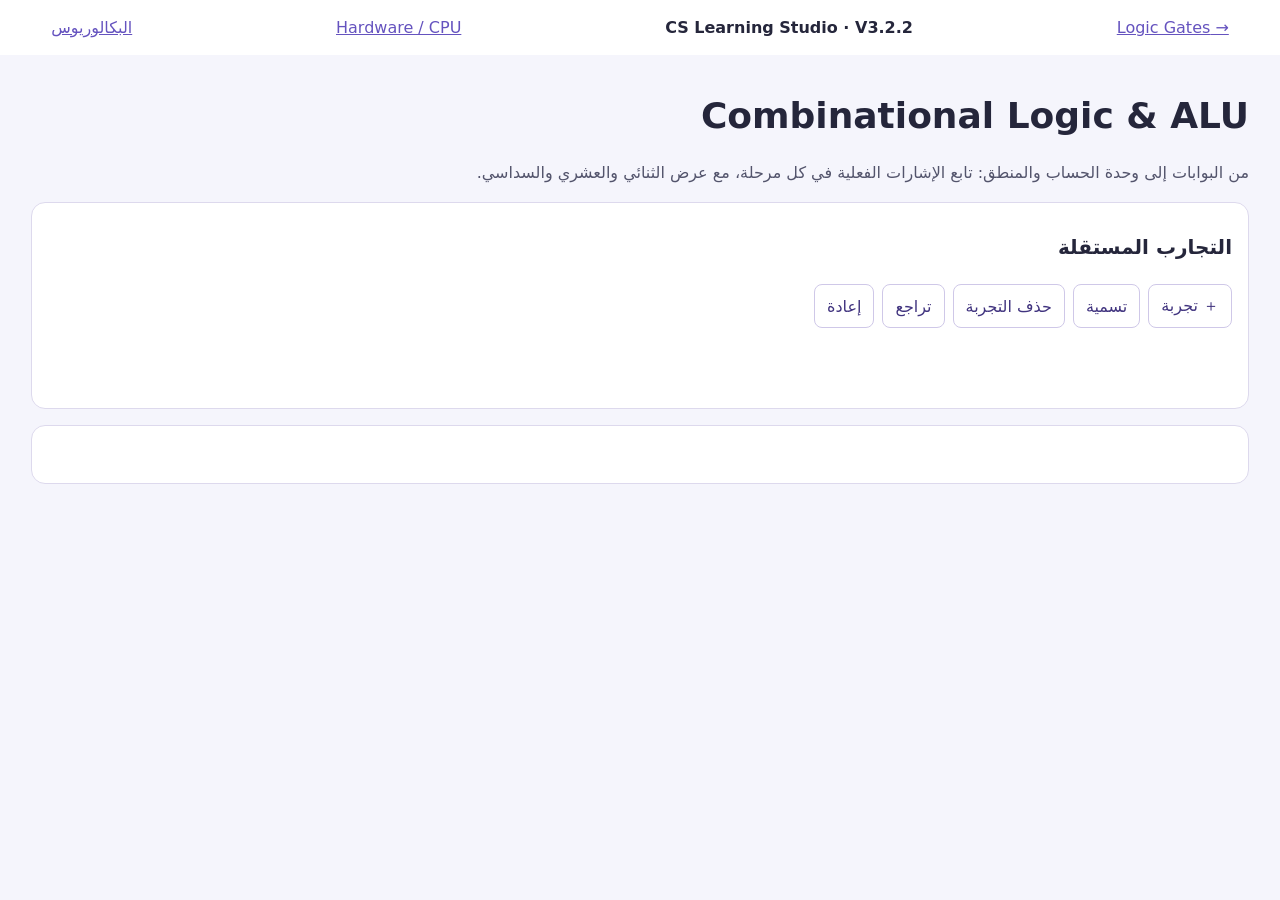
==== alu.html @ d2f3f314 "V3.2.2: add alu.html" ====
<!doctype html><html lang="ar" dir="rtl"><head><meta charset="utf-8"><meta name="viewport" content="width=device-width,initial-scale=1"><title>Combinational Logic &amp; ALU · V3.2.2</title><link rel="stylesheet" href="logic.css"><link rel="stylesheet" href="alu.css"></head><body><header><a href="logic.html">→ Logic Gates</a><strong>CS Learning Studio · V3.2.2</strong><a href="studio.html">Hardware / CPU</a><a href="index.html">البكالوريوس</a></header><main><h1>Combinational Logic &amp; ALU</h1><p>من البوابات إلى وحدة الحساب والمنطق: تابع الإشارات الفعلية في كل مرحلة، مع عرض الثنائي والعشري والسداسي.</p><section class="card"><h2>التجارب المستقلة</h2><div id="tabs" class="row" role="tablist" aria-label="التجارب"></div><div class="row"><button id="new">＋ تجربة</button><button id="rename">تسمية</button><button id="delete">حذف التجربة</button><button id="undo">تراجع</button><button id="redo">إعادة</button></div><p id="status" role="status" aria-live="polite"></p><div id="modes" class="row" role="tablist" aria-label="المختبرات"></div></section><section class="card"><h2 id="lab-title"></h2><p id="description"></p><div id="controls" class="row"></div><div id="results" aria-live="polite"></div><div id="datapath"></div></section></main><script type="module" src="alu.mjs"></script></body></html>
---- logic.css ----
*{box-sizing:border-box}body{margin:0;font:16px system-ui,sans-serif;background:#f5f5fc;color:#25263b}header{display:flex;flex-wrap:wrap;justify-content:space-between;gap:12px;background:white;padding:18px 4%}a{color:#6553bf}main{max-width:1250px;margin:auto;padding:16px}h1{font-size:clamp(24px,4vw,36px)}h2{font-size:20px}p{line-height:1.6;color:#53546c}.card{background:white;border:1px solid #ddd9ed;border-radius:14px;padding:16px;margin:16px 0}.row{display:flex;flex-wrap:wrap;gap:8px;align-items:center;margin:8px 0}button{font:inherit;cursor:pointer;min-height:44px;padding:8px 12px;border:1px solid #cfc8e8;border-radius:8px;background:white;color:#41347f}button:hover,button[aria-selected=true],button[aria-pressed=true]{background:#e8e2fc;border-color:#8473d0}button:disabled{opacity:.45;cursor:default}button:focus-visible{outline:3px solid #6553bf}#truth{display:flex;flex-wrap:wrap;gap:16px;align-items:center}.signal{font-size:20px;font-weight:bold;color:#5742bd}table{border-collapse:collapse;direction:ltr}th,td{padding:8px 14px;border:1px solid #dfdeed;text-align:center}tr.active{background:#e8e2fc}#board{position:relative;direction:ltr;background:#f4f2fb;border:1px solid #dcd8ed;border-radius:12px;padding:16px;overflow:hidden}#wires{position:absolute;inset:0;width:100%;height:100%;pointer-events:none;z-index:1}#nodes{display:grid;grid-template-columns:repeat(auto-fit,minmax(min(100%,190px),1fr));gap:30px;position:relative}.node{background:white;border:1px solid #cfc8e8;border-radius:12px;padding:12px;position:relative;z-index:2;min-width:0}.node h3{margin:0 0 8px}.node button{font-size:14px}.node .port{display:inline-block;min-width:44px}.port.on{background:#c5f1da;color:#13693e}.port.off{background:#e9eaf0}.port.unknown{background:#fff4cc}.node .value{font-weight:bold}.node .remove{float:right;min-height:32px;padding:2px 8px}#connections{padding-inline-start:24px;overflow-wrap:anywhere}#connections li{margin:6px 0}#status{min-height:1.5em;color:#6553bf}@media(max-width:600px){main{padding:10px}.card{padding:10px}#nodes{grid-template-columns:1fr;gap:24px}#board{padding:8px}#palette button{flex:1 1 75px}header{font-size:14px}}
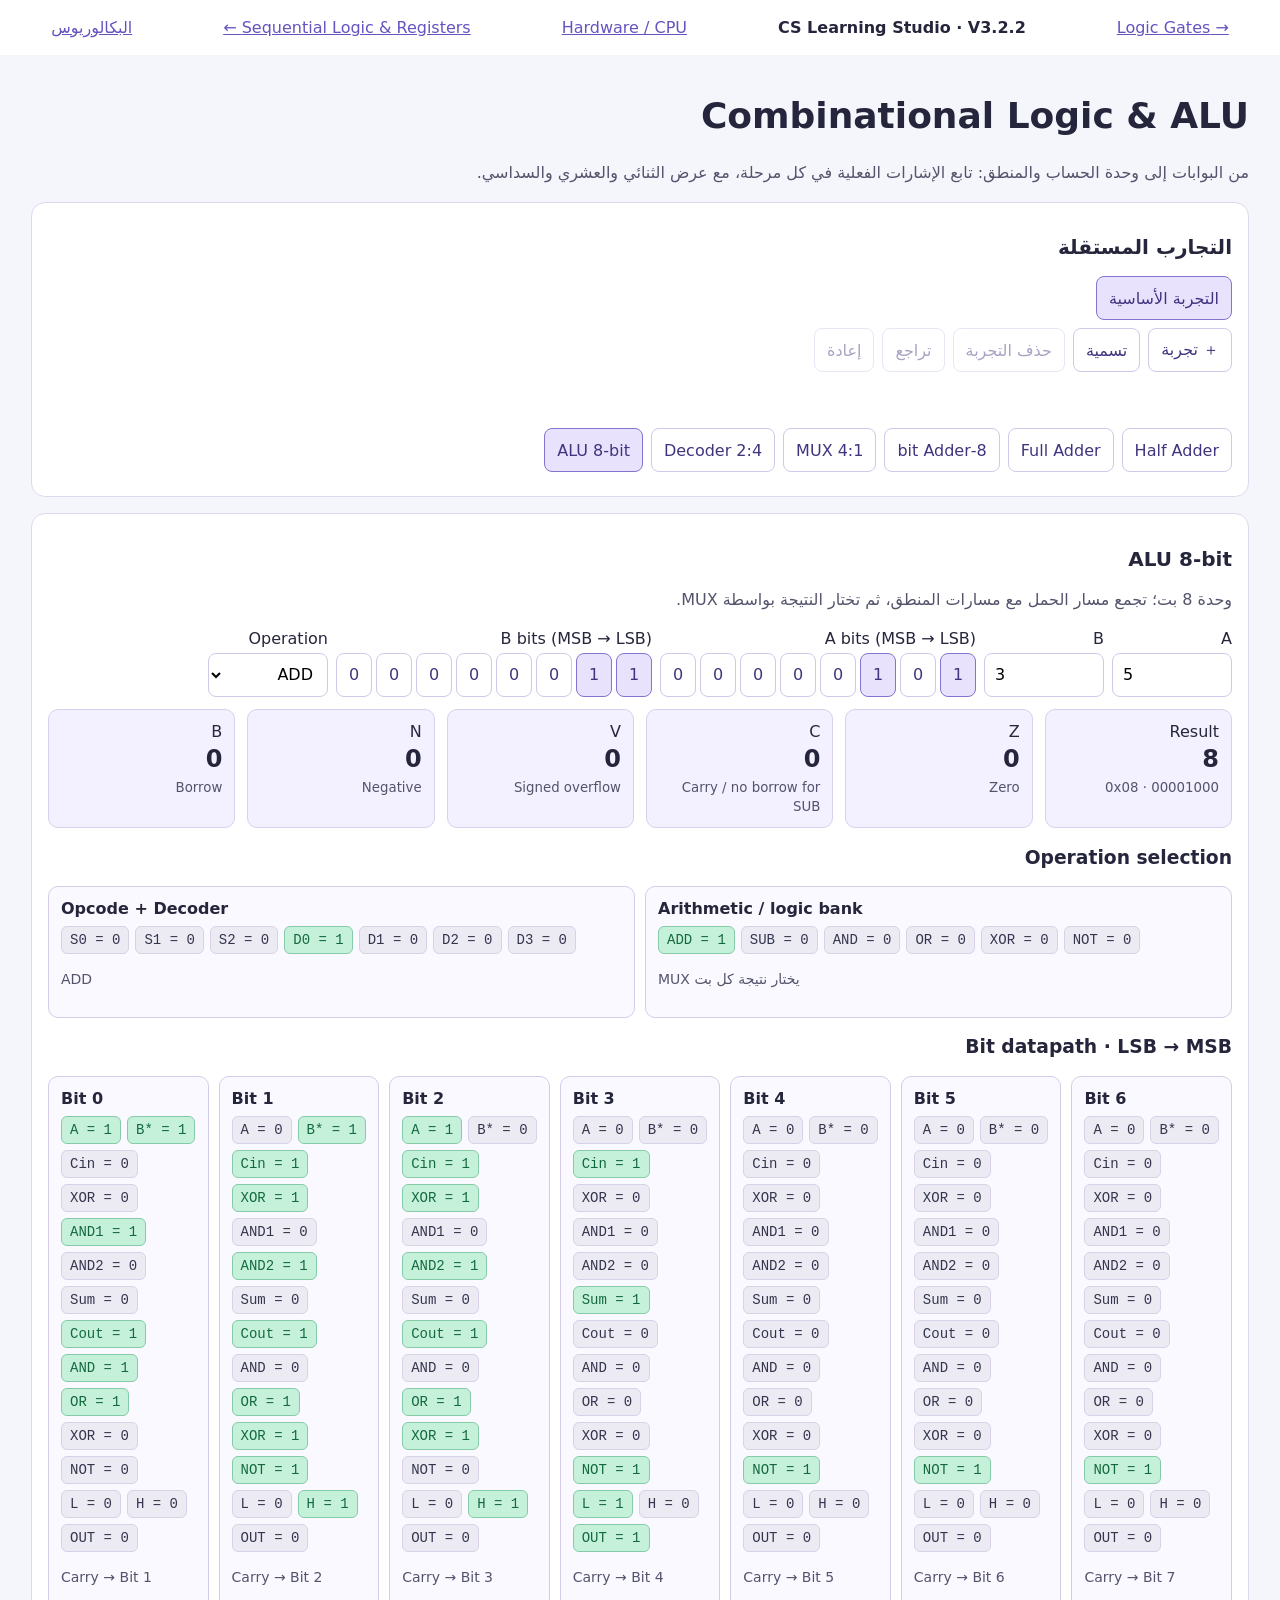
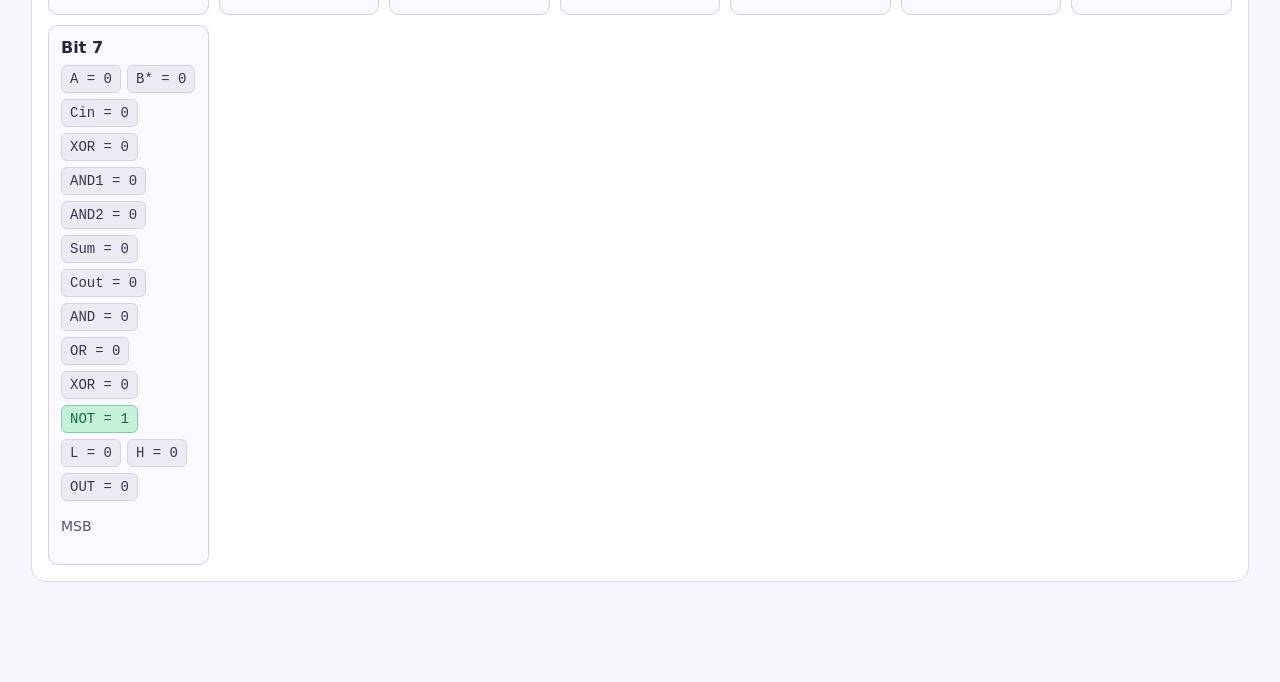
==== commit ef10e5cc: "V3.2.3: integrate sequential lab in alu.html" ====
--- a/alu.html
+++ b/alu.html
@@ -1 +1 @@
-<!doctype html><html lang="ar" dir="rtl"><head><meta charset="utf-8"><meta name="viewport" content="width=device-width,initial-scale=1"><title>Combinational Logic &amp; ALU · V3.2.2</title><link rel="stylesheet" href="logic.css"><link rel="stylesheet" href="alu.css"></head><body><header><a href="logic.html">→ Logic Gates</a><strong>CS Learning Studio · V3.2.2</strong><a href="studio.html">Hardware / CPU</a><a href="index.html">البكالوريوس</a></header><main><h1>Combinational Logic &amp; ALU</h1><p>من البوابات إلى وحدة الحساب والمنطق: تابع الإشارات الفعلية في كل مرحلة، مع عرض الثنائي والعشري والسداسي.</p><section class="card"><h2>التجارب المستقلة</h2><div id="tabs" class="row" role="tablist" aria-label="التجارب"></div><div class="row"><button id="new">＋ تجربة</button><button id="rename">تسمية</button><button id="delete">حذف التجربة</button><button id="undo">تراجع</button><button id="redo">إعادة</button></div><p id="status" role="status" aria-live="polite"></p><div id="modes" class="row" role="tablist" aria-label="المختبرات"></div></section><section class="card"><h2 id="lab-title"></h2><p id="description"></p><div id="controls" class="row"></div><div id="results" aria-live="polite"></div><div id="datapath"></div></section></main><script type="module" src="alu.mjs"></script></body></html>+<!doctype html><html lang="ar" dir="rtl"><head><meta charset="utf-8"><meta name="viewport" content="width=device-width,initial-scale=1"><title>Combinational Logic &amp; ALU · V3.2.2</title><link rel="stylesheet" href="logic.css"><link rel="stylesheet" href="alu.css"></head><body><header><a href="logic.html">→ Logic Gates</a><strong>CS Learning Studio · V3.2.2</strong><a href="studio.html">Hardware / CPU</a><a href="sequential.html">Sequential Logic &amp; Registers ←</a><a href="index.html">البكالوريوس</a></header><main><h1>Combinational Logic &amp; ALU</h1><p>من البوابات إلى وحدة الحساب والمنطق: تابع الإشارات الفعلية في كل مرحلة، مع عرض الثنائي والعشري والسداسي.</p><section class="card"><h2>التجارب المستقلة</h2><div id="tabs" class="row" role="tablist" aria-label="التجارب"></div><div class="row"><button id="new">＋ تجربة</button><button id="rename">تسمية</button><button id="delete">حذف التجربة</button><button id="undo">تراجع</button><button id="redo">إعادة</button></div><p id="status" role="status" aria-live="polite"></p><div id="modes" class="row" role="tablist" aria-label="المختبرات"></div></section><section class="card"><h2 id="lab-title"></h2><p id="description"></p><div id="controls" class="row"></div><div id="results" aria-live="polite"></div><div id="datapath"></div></section></main><script type="module" src="alu.mjs"></script></body></html>
--- a/alu.css
+++ b/alu.css
@@ -0,0 +1 @@
+#status{min-height:1.5em}.lab-grid{display:grid;grid-template-columns:repeat(auto-fit,minmax(min(100%,160px),1fr));gap:12px;margin:12px 0}.metric{background:#f3f0ff;border:1px solid #d8d0ec;border-radius:10px;padding:12px;overflow-wrap:anywhere}.metric b{display:block;font-size:24px;margin:4px 0}.metric small{color:#53546c}.stage{border:1px solid #d4cce9;border-radius:10px;padding:12px;background:#faf9ff;min-width:0}.stage h3{margin:0 0 8px;font-size:16px}.flow{display:grid;gap:10px;grid-template-columns:repeat(auto-fit,minmax(min(100%,160px),1fr));direction:ltr}.gate-row{display:flex;gap:6px;flex-wrap:wrap;align-items:center;margin:8px 0}.bit{border:1px solid #d8d1e8;border-radius:6px;padding:5px 8px;background:#ecebf4;color:#34354d;font:14px monospace}.bit.on{background:#c5f1da;color:#13693e;border-color:#86cba8}.stage.active{border-color:#6a52ca;background:#f1edff}.control{display:flex;flex-direction:column;gap:5px;min-width:120px;max-width:100%}.control input,.control select{font:inherit;border:1px solid #cfc8e8;border-radius:8px;padding:10px;min-height:44px;max-width:100%;width:100%;background:white}.control input{direction:ltr}.control input:invalid{border-color:#ba334a}.bit-buttons{display:flex;flex-wrap:wrap;gap:4px;direction:ltr}.bit-buttons button{min-width:36px;padding:5px 8px}.arrow{font-weight:bold;color:#6553bf}.table-wrap{overflow:auto}.stage p{font-size:14px}.table-wrap table{width:100%}@media(max-width:600px){.control{flex:1 1 120px}.flow{grid-template-columns:1fr}.lab-grid{grid-template-columns:repeat(2,minmax(0,1fr))}#modes button{flex:1 1 120px}th,td{padding:6px}.metric b{font-size:20px}}
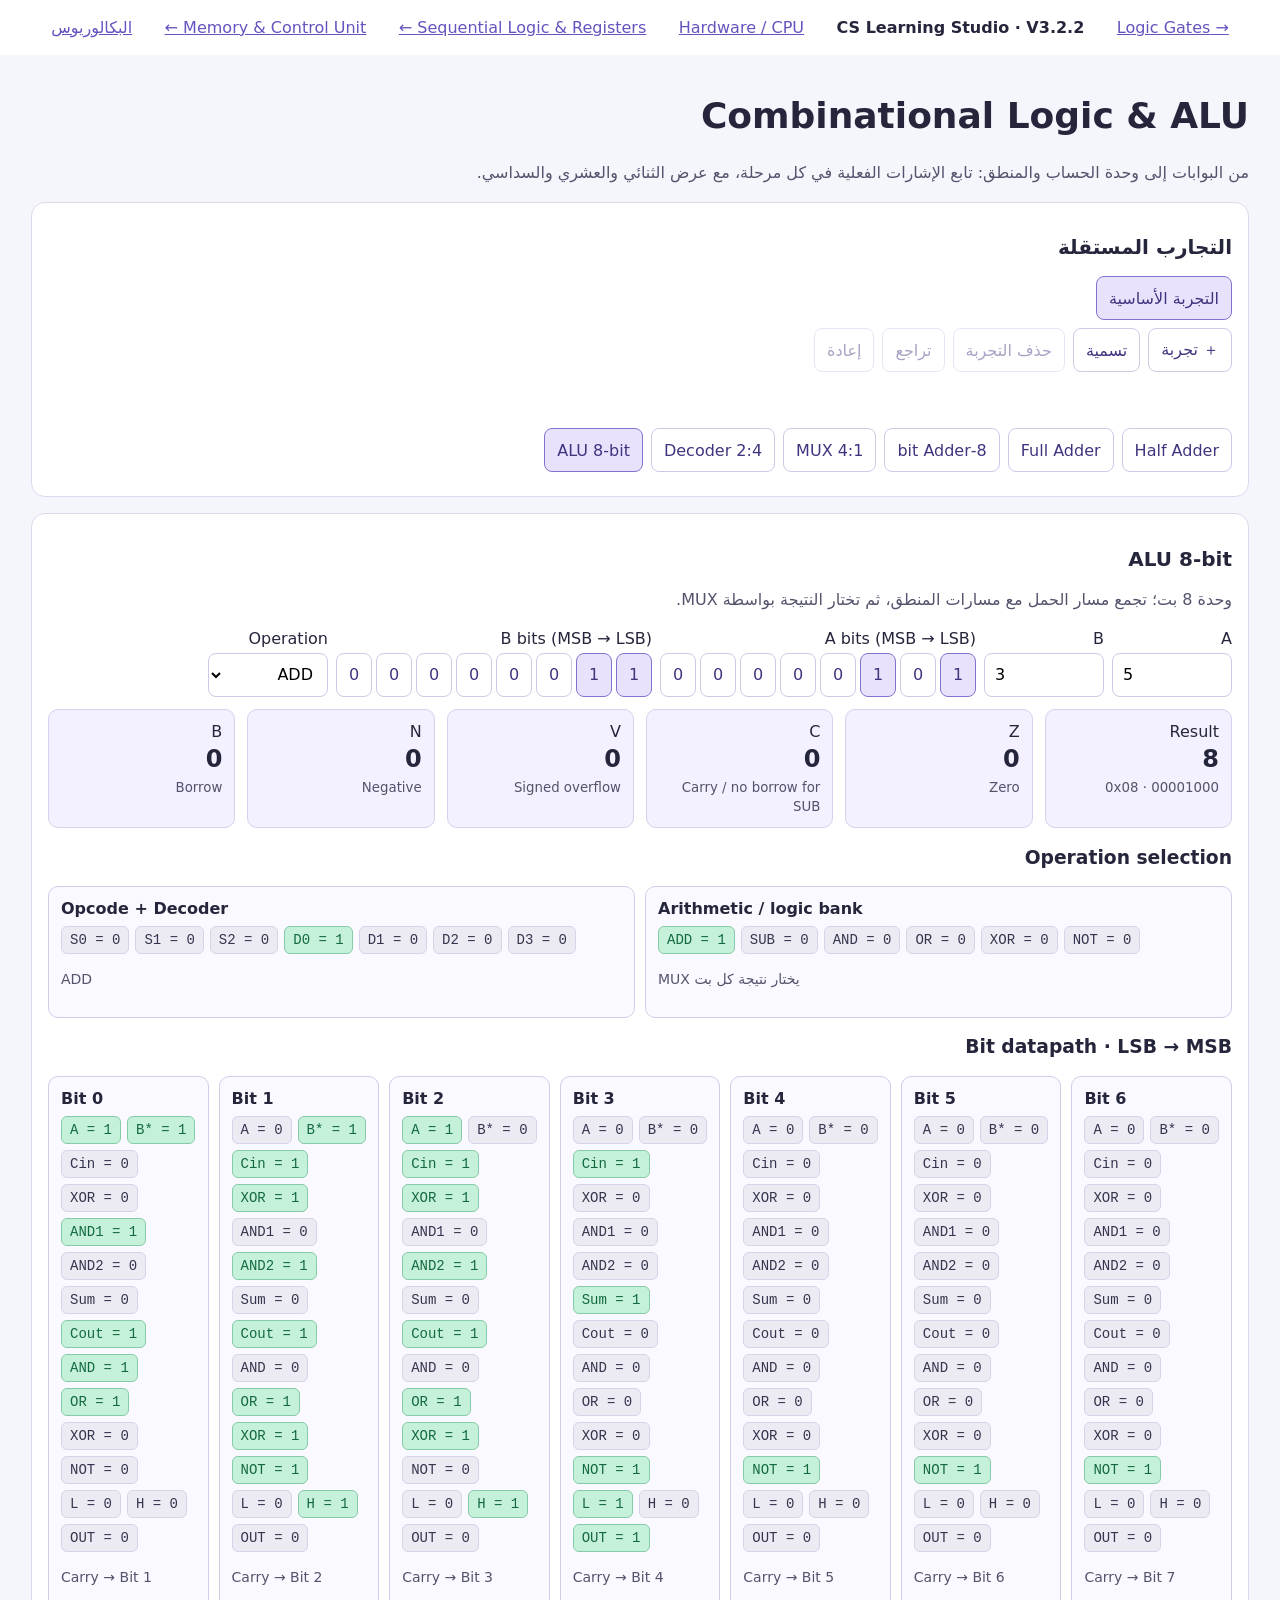
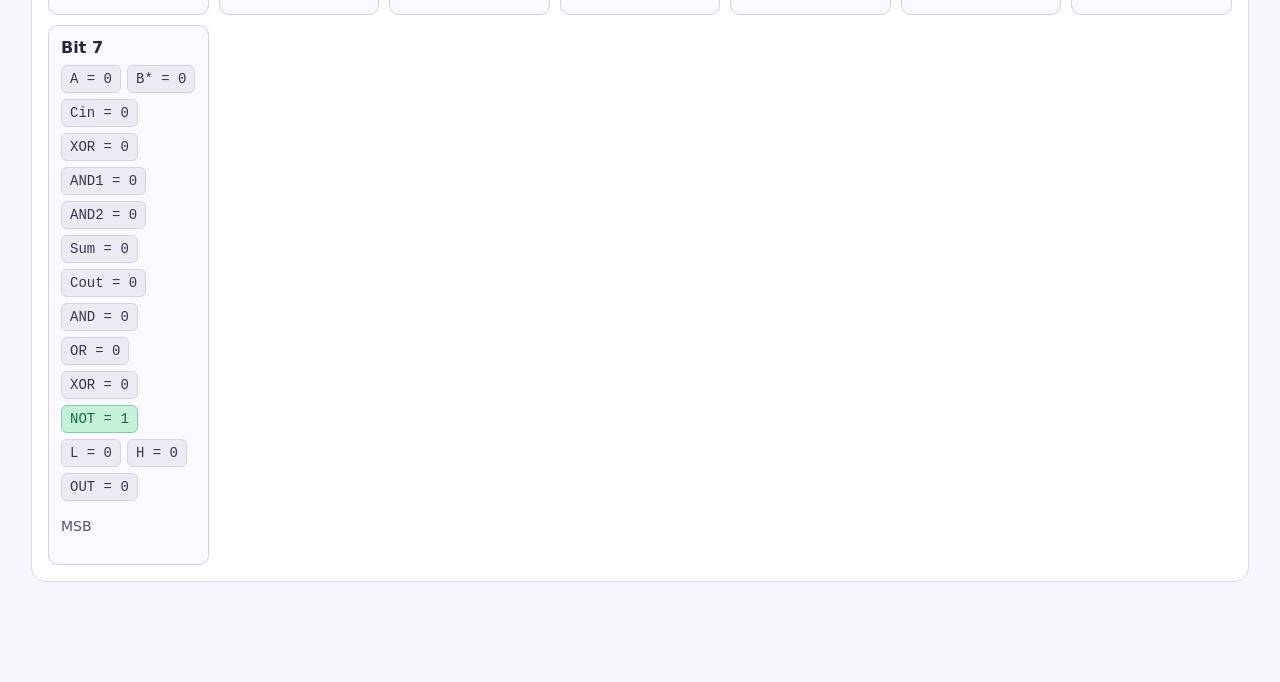
==== commit 13b78309: "V3.2.4: integrate memory lab in alu.html" ====
--- a/alu.html
+++ b/alu.html
@@ -1 +1 @@
-<!doctype html><html lang="ar" dir="rtl"><head><meta charset="utf-8"><meta name="viewport" content="width=device-width,initial-scale=1"><title>Combinational Logic &amp; ALU · V3.2.2</title><link rel="stylesheet" href="logic.css"><link rel="stylesheet" href="alu.css"></head><body><header><a href="logic.html">→ Logic Gates</a><strong>CS Learning Studio · V3.2.2</strong><a href="studio.html">Hardware / CPU</a><a href="sequential.html">Sequential Logic &amp; Registers ←</a><a href="index.html">البكالوريوس</a></header><main><h1>Combinational Logic &amp; ALU</h1><p>من البوابات إلى وحدة الحساب والمنطق: تابع الإشارات الفعلية في كل مرحلة، مع عرض الثنائي والعشري والسداسي.</p><section class="card"><h2>التجارب المستقلة</h2><div id="tabs" class="row" role="tablist" aria-label="التجارب"></div><div class="row"><button id="new">＋ تجربة</button><button id="rename">تسمية</button><button id="delete">حذف التجربة</button><button id="undo">تراجع</button><button id="redo">إعادة</button></div><p id="status" role="status" aria-live="polite"></p><div id="modes" class="row" role="tablist" aria-label="المختبرات"></div></section><section class="card"><h2 id="lab-title"></h2><p id="description"></p><div id="controls" class="row"></div><div id="results" aria-live="polite"></div><div id="datapath"></div></section></main><script type="module" src="alu.mjs"></script></body></html>+<!doctype html><html lang="ar" dir="rtl"><head><meta charset="utf-8"><meta name="viewport" content="width=device-width,initial-scale=1"><title>Combinational Logic &amp; ALU · V3.2.2</title><link rel="stylesheet" href="logic.css"><link rel="stylesheet" href="alu.css"></head><body><header><a href="logic.html">→ Logic Gates</a><strong>CS Learning Studio · V3.2.2</strong><a href="studio.html">Hardware / CPU</a><a href="sequential.html">Sequential Logic &amp; Registers ←</a><a href="memory.html">Memory &amp; Control Unit ←</a><a href="index.html">البكالوريوس</a></header><main><h1>Combinational Logic &amp; ALU</h1><p>من البوابات إلى وحدة الحساب والمنطق: تابع الإشارات الفعلية في كل مرحلة، مع عرض الثنائي والعشري والسداسي.</p><section class="card"><h2>التجارب المستقلة</h2><div id="tabs" class="row" role="tablist" aria-label="التجارب"></div><div class="row"><button id="new">＋ تجربة</button><button id="rename">تسمية</button><button id="delete">حذف التجربة</button><button id="undo">تراجع</button><button id="redo">إعادة</button></div><p id="status" role="status" aria-live="polite"></p><div id="modes" class="row" role="tablist" aria-label="المختبرات"></div></section><section class="card"><h2 id="lab-title"></h2><p id="description"></p><div id="controls" class="row"></div><div id="results" aria-live="polite"></div><div id="datapath"></div></section></main><script type="module" src="alu.mjs"></script></body></html>
